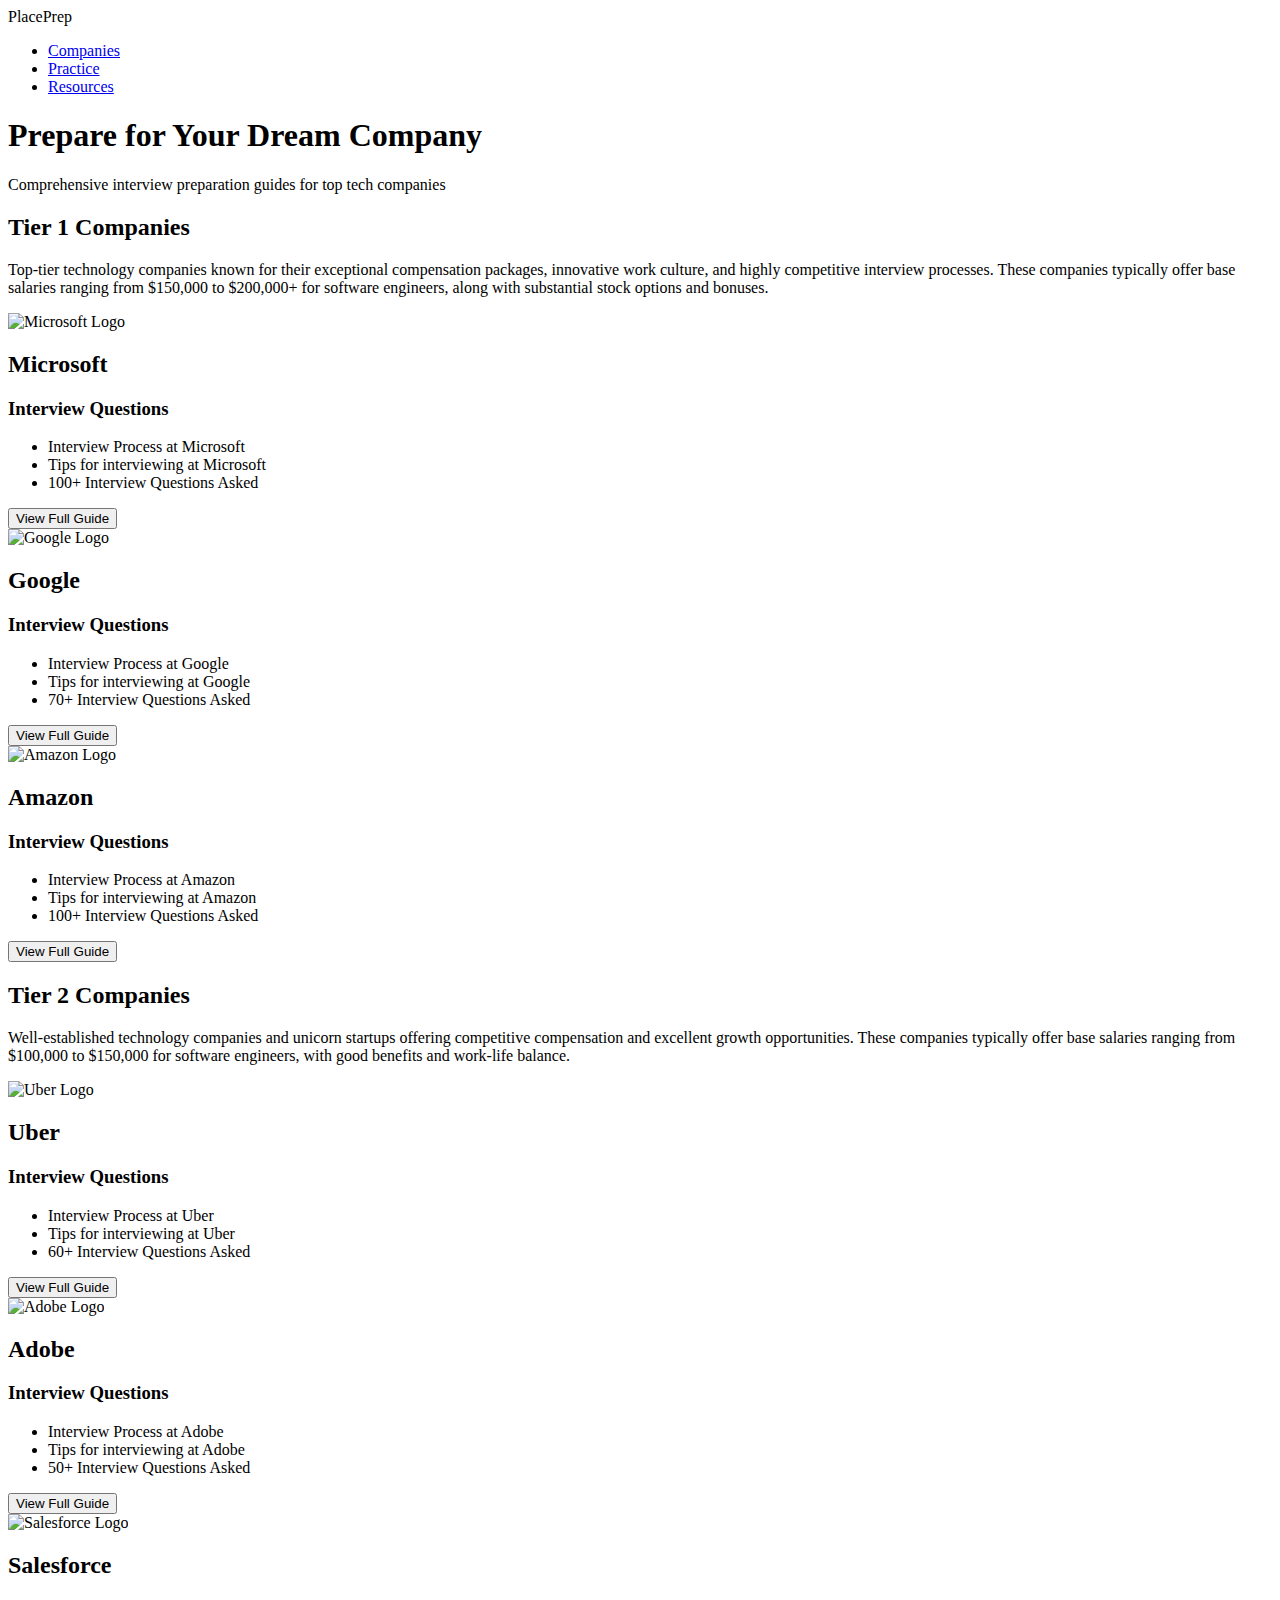
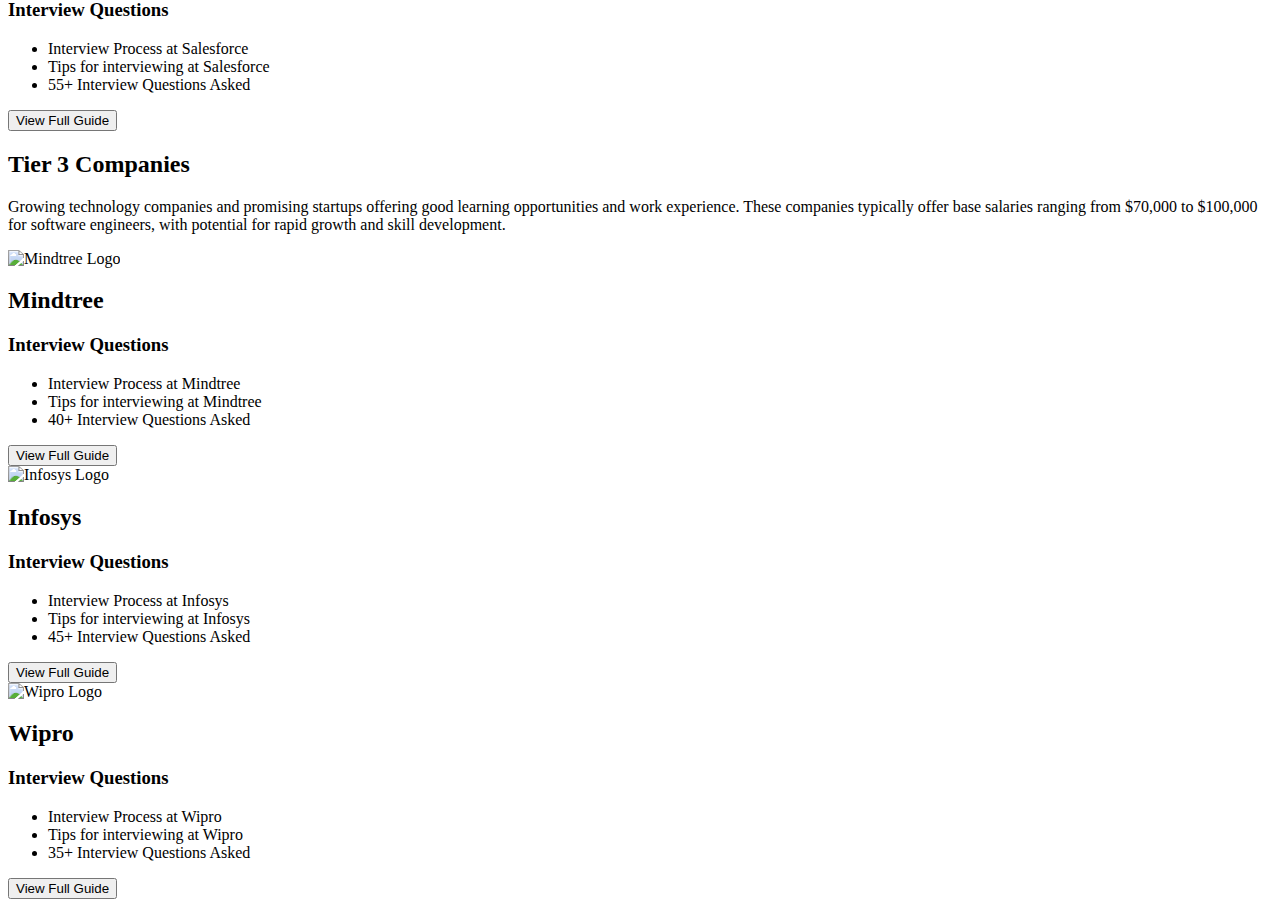
==== index.html @ 8be4992f "Update index.html" ====
<!-- <!DOCTYPE html>
<html lang="en">
<head>
    <meta charset="UTF-8">
    <meta name="viewport" content="width=device-width, initial-scale=1.0">
    <title>PlacePrep</title>
    <link rel="stylesheet" href="styles.css">
</head>
<body>
    <header>
        <nav>
            <div class="logo">PlacePrep</div>
            <ul>
                <li><a href="#" class="active">Companies</a></li>
                <li><a href="#">Practice</a></li>
                <li><a href="#">Resources</a></li>
            </ul>
        </nav>
    </header>

    <main>
        <h1>Prepare for Your Dream Company</h1>
        <p class="subtitle">Comprehensive interview preparation guides for top tech companies</p>

        <div class="companies-grid">
            <div class="company-card microsoft" onclick="location.href='microsoft.html'">
                <img src="https://mailmeteor.com/logos/assets/PNG/Microsoft_Logo_256px.png" alt="Microsoft Logo" class="company-logo">
                <h2>Microsoft</h2>
                <h3>Interview Questions</h3>
                <ul>
                    <li>Interview Process at Microsoft</li>
                    <li>Tips for interviewing at Microsoft</li>
                    <li>100+ Interview Questions Asked at Microsoft</li>
                </ul>
                <button class="view-guide-btn">View Full Guide</button>
            </div>

            <div class="company-card google">
                <img src="https://cdn1.iconfinder.com/data/icons/google-s-logo/150/Google_Icons-09-512.png" alt="Google Logo" class="company-logo">
                <h2>Google</h2>
                <h3>Interview Questions</h3>
                <ul>
                    <li>Interview Process at Google</li>
                    <li>Tips for interviewing at Google</li>
                    <li>70+ Interview Questions Asked at Google</li>
                </ul>
                <button class="view-guide-btn">View Full Guide</button>
            </div>

            <div class="company-card amazon">
                <img src="https://pngimg.com/uploads/amazon/amazon_PNG21.png" alt="Amazon Logo" class="company-logo">
                <h2>Amazon</h2>
                <h3>Interview Questions</h3>
                <ul>
                    <li>Interview Process at Amazon</li>
                    <li>Tips for interviewing at Amazon</li>
                    <li>100+ Interview Questions Asked at Amazon</li>
                </ul>
                <button class="view-guide-btn">View Full Guide</button>
            </div>
        </div>
    </main>

    <script src="script.js"></script>
</body>
</html> -->

<!DOCTYPE html>
<html lang="en">
<head>
    <meta charset="UTF-8">
    <meta name="viewport" content="width=device-width, initial-scale=1.0">
    <title>PlacePrep</title>
    <link rel="stylesheet" href="styles.css">
</head>
<body>
    <header>
        <nav>
            <div class="logo">PlacePrep</div>
            <ul>
                <li><a href="#" class="active">Companies</a></li>
                <li><a href="#">Practice</a></li>
                <li><a href="#">Resources</a></li>
            </ul>
        </nav>
    </header>

    <main>
        <h1>Prepare for Your Dream Company</h1>
        <p class="subtitle">Comprehensive interview preparation guides for top tech companies</p>

        <!-- Tier 1 Companies -->
        <section class="tier-section">
            <div class="tier-header">
                <h2>Tier 1 Companies</h2>
                <p class="tier-description">
                    Top-tier technology companies known for their exceptional compensation packages, innovative work culture, 
                    and highly competitive interview processes. These companies typically offer base salaries ranging from 
                    $150,000 to $200,000+ for software engineers, along with substantial stock options and bonuses.
                </p>
            </div>
            <div class="companies-grid">
                <div class="company-card microsoft" onclick="location.href='microsoft.html'">
                    <img src="https://mailmeteor.com/logos/assets/PNG/Microsoft_Logo_256px.png" alt="Microsoft Logo" class="company-logo">
                    <h2>Microsoft</h2>
                    <h3>Interview Questions</h3>
                    <ul>
                        <li>Interview Process at Microsoft</li>
                        <li>Tips for interviewing at Microsoft</li>
                        <li>100+ Interview Questions Asked</li>
                    </ul>
                    <button class="view-guide-btn">View Full Guide</button>
                </div>

                <div class="company-card google">
                    <img src="https://cdn1.iconfinder.com/data/icons/google-s-logo/150/Google_Icons-09-512.png" alt="Google Logo" class="company-logo">
                    <h2>Google</h2>
                    <h3>Interview Questions</h3>
                    <ul>
                        <li>Interview Process at Google</li>
                        <li>Tips for interviewing at Google</li>
                        <li>70+ Interview Questions Asked</li>
                    </ul>
                    <button class="view-guide-btn">View Full Guide</button>
                </div>

                <div class="company-card amazon">
                    <img src="https://pngimg.com/uploads/amazon/amazon_PNG21.png" alt="Amazon Logo" class="company-logo">
                    <h2>Amazon</h2>
                    <h3>Interview Questions</h3>
                    <ul>
                        <li>Interview Process at Amazon</li>
                        <li>Tips for interviewing at Amazon</li>
                        <li>100+ Interview Questions Asked</li>
                    </ul>
                    <button class="view-guide-btn">View Full Guide</button>
                </div>
            </div>
        </section>

        <!-- Tier 2 Companies -->
        <section class="tier-section">
            <div class="tier-header">
                <h2>Tier 2 Companies</h2>
                <p class="tier-description">
                    Well-established technology companies and unicorn startups offering competitive compensation and excellent 
                    growth opportunities. These companies typically offer base salaries ranging from $100,000 to $150,000 for 
                    software engineers, with good benefits and work-life balance.
                </p>
            </div>
            <div class="companies-grid">
                <div class="company-card uber">
                    <img src="https://hebbkx1anhila5yf.public.blob.vercel-storage.com/Screenshot%202025-02-01%20193243-cC5R6C9FwNOIf7yIJkaKpS2PdF0D34.png" alt="Uber Logo" class="company-logo">
                    <h2>Uber</h2>
                    <h3>Interview Questions</h3>
                    <ul>
                        <li>Interview Process at Uber</li>
                        <li>Tips for interviewing at Uber</li>
                        <li>60+ Interview Questions Asked</li>
                    </ul>
                    <button class="view-guide-btn">View Full Guide</button>
                </div>

                <div class="company-card adobe">
                    <img src="https://hebbkx1anhila5yf.public.blob.vercel-storage.com/Screenshot%202025-02-01%20193243-cC5R6C9FwNOIf7yIJkaKpS2PdF0D34.png" alt="Adobe Logo" class="company-logo">
                    <h2>Adobe</h2>
                    <h3>Interview Questions</h3>
                    <ul>
                        <li>Interview Process at Adobe</li>
                        <li>Tips for interviewing at Adobe</li>
                        <li>50+ Interview Questions Asked</li>
                    </ul>
                    <button class="view-guide-btn">View Full Guide</button>
                </div>

                <div class="company-card salesforce">
                    <img src="https://hebbkx1anhila5yf.public.blob.vercel-storage.com/Screenshot%202025-02-01%20193243-cC5R6C9FwNOIf7yIJkaKpS2PdF0D34.png" alt="Salesforce Logo" class="company-logo">
                    <h2>Salesforce</h2>
                    <h3>Interview Questions</h3>
                    <ul>
                        <li>Interview Process at Salesforce</li>
                        <li>Tips for interviewing at Salesforce</li>
                        <li>55+ Interview Questions Asked</li>
                    </ul>
                    <button class="view-guide-btn">View Full Guide</button>
                </div>
            </div>
        </section>

        <!-- Tier 3 Companies -->
        <section class="tier-section">
            <div class="tier-header">
                <h2>Tier 3 Companies</h2>
                <p class="tier-description">
                    Growing technology companies and promising startups offering good learning opportunities and work 
                    experience. These companies typically offer base salaries ranging from $70,000 to $100,000 for 
                    software engineers, with potential for rapid growth and skill development.
                </p>
            </div>
            <div class="companies-grid">
                <div class="company-card mindtree">
                    <img src="https://hebbkx1anhila5yf.public.blob.vercel-storage.com/Screenshot%202025-02-01%20193243-cC5R6C9FwNOIf7yIJkaKpS2PdF0D34.png" alt="Mindtree Logo" class="company-logo">
                    <h2>Mindtree</h2>
                    <h3>Interview Questions</h3>
                    <ul>
                        <li>Interview Process at Mindtree</li>
                        <li>Tips for interviewing at Mindtree</li>
                        <li>40+ Interview Questions Asked</li>
                    </ul>
                    <button class="view-guide-btn">View Full Guide</button>
                </div>

                <div class="company-card infosys">
                    <img src="https://hebbkx1anhila5yf.public.blob.vercel-storage.com/Screenshot%202025-02-01%20193243-cC5R6C9FwNOIf7yIJkaKpS2PdF0D34.png" alt="Infosys Logo" class="company-logo">
                    <h2>Infosys</h2>
                    <h3>Interview Questions</h3>
                    <ul>
                        <li>Interview Process at Infosys</li>
                        <li>Tips for interviewing at Infosys</li>
                        <li>45+ Interview Questions Asked</li>
                    </ul>
                    <button class="view-guide-btn">View Full Guide</button>
                </div>

                <div class="company-card wipro">
                    <img src="https://hebbkx1anhila5yf.public.blob.vercel-storage.com/Screenshot%202025-02-01%20193243-cC5R6C9FwNOIf7yIJkaKpS2PdF0D34.png" alt="Wipro Logo" class="company-logo">
                    <h2>Wipro</h2>
                    <h3>Interview Questions</h3>
                    <ul>
                        <li>Interview Process at Wipro</li>
                        <li>Tips for interviewing at Wipro</li>
                        <li>35+ Interview Questions Asked</li>
                    </ul>
                    <button class="view-guide-btn">View Full Guide</button>
                </div>
            </div>
        </section>
    </main>

    <script src="script.js"></script>
</body>
</html>
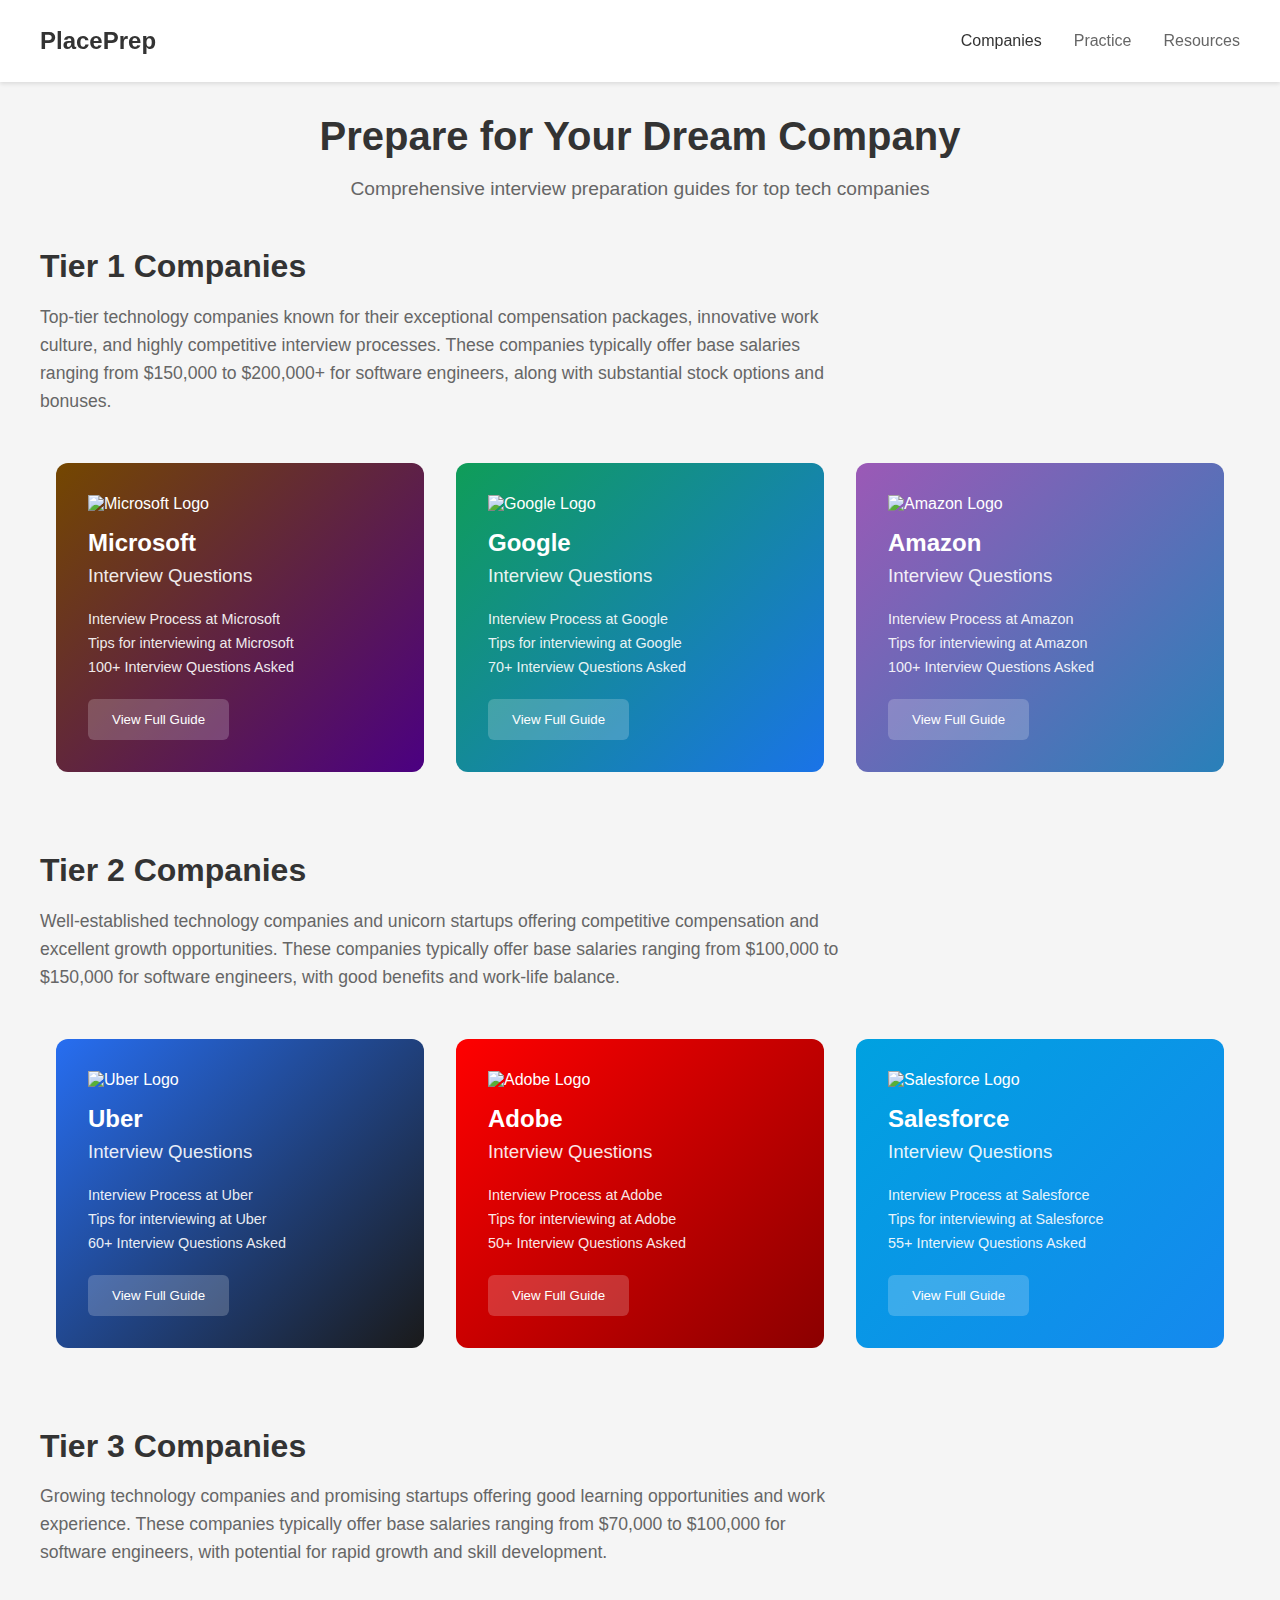
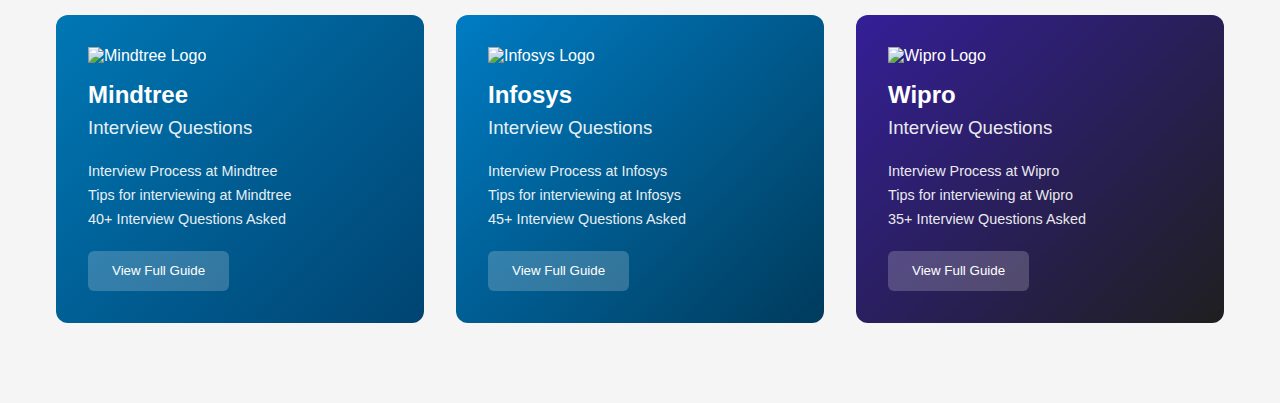
==== commit 0d23e338: "Update index.html" ====
--- a/index.html
+++ b/index.html
@@ -150,7 +150,7 @@
             </div>
             <div class="companies-grid">
                 <div class="company-card uber">
-                    <img src="https://hebbkx1anhila5yf.public.blob.vercel-storage.com/Screenshot%202025-02-01%20193243-cC5R6C9FwNOIf7yIJkaKpS2PdF0D34.png" alt="Uber Logo" class="company-logo">
+                    <img src="https://e7.pngegg.com/pngimages/631/1023/png-clipart-logo-brand-product-design-font-uber-logo-text-logo.png" alt="Uber Logo" class="company-logo">
                     <h2>Uber</h2>
                     <h3>Interview Questions</h3>
                     <ul>
@@ -162,7 +162,7 @@
                 </div>
 
                 <div class="company-card adobe">
-                    <img src="https://hebbkx1anhila5yf.public.blob.vercel-storage.com/Screenshot%202025-02-01%20193243-cC5R6C9FwNOIf7yIJkaKpS2PdF0D34.png" alt="Adobe Logo" class="company-logo">
+                    <img src="https://i.pinimg.com/736x/56/3a/a2/563aa2189ef92dc242a7db5b91078804.jpg" alt="Adobe Logo" class="company-logo" alt="Adobe Logo" class="company-logo">
                     <h2>Adobe</h2>
                     <h3>Interview Questions</h3>
                     <ul>
@@ -174,7 +174,7 @@
                 </div>
 
                 <div class="company-card salesforce">
-                    <img src="https://hebbkx1anhila5yf.public.blob.vercel-storage.com/Screenshot%202025-02-01%20193243-cC5R6C9FwNOIf7yIJkaKpS2PdF0D34.png" alt="Salesforce Logo" class="company-logo">
+                    <img src="https://seeklogo.com/images/S/salesforce-logo-273F95FE60-seeklogo.com.png" alt="Salesforce Logo" alt="Salesforce Logo" class="company-logo">
                     <h2>Salesforce</h2>
                     <h3>Interview Questions</h3>
                     <ul>
@@ -199,7 +199,7 @@
             </div>
             <div class="companies-grid">
                 <div class="company-card mindtree">
-                    <img src="https://hebbkx1anhila5yf.public.blob.vercel-storage.com/Screenshot%202025-02-01%20193243-cC5R6C9FwNOIf7yIJkaKpS2PdF0D34.png" alt="Mindtree Logo" class="company-logo">
+                    <img src="https://encrypted-tbn0.gstatic.com/images?q=tbn:ANd9GcQoZkDhSSxrECFVVaVz6AEZOAf7Pfar8MoPkg&s" alt="Mindtree Logo" class="company-logo">
                     <h2>Mindtree</h2>
                     <h3>Interview Questions</h3>
                     <ul>
@@ -211,7 +211,7 @@
                 </div>
 
                 <div class="company-card infosys">
-                    <img src="https://hebbkx1anhila5yf.public.blob.vercel-storage.com/Screenshot%202025-02-01%20193243-cC5R6C9FwNOIf7yIJkaKpS2PdF0D34.png" alt="Infosys Logo" class="company-logo">
+                    <img src="https://i.pinimg.com/736x/89/0c/25/890c250fe129488a586b1a99e8b68107.jpg" alt="Infosys Logo" class="company-logo">
                     <h2>Infosys</h2>
                     <h3>Interview Questions</h3>
                     <ul>
@@ -223,7 +223,7 @@
                 </div>
 
                 <div class="company-card wipro">
-                    <img src="https://hebbkx1anhila5yf.public.blob.vercel-storage.com/Screenshot%202025-02-01%20193243-cC5R6C9FwNOIf7yIJkaKpS2PdF0D34.png" alt="Wipro Logo" class="company-logo">
+                    <img src="https://www.wipro.com/content/dam/nexus/en/brand/images/secondary-logo-400x276.png" alt="Wipro Logo" class="company-logo">
                     <h2>Wipro</h2>
                     <h3>Interview Questions</h3>
                     <ul>
--- a/styles.css
+++ b/styles.css
@@ -0,0 +1,282 @@
+:root {
+    --microsoft-gradient: linear-gradient(135deg, #744700 0%, #4B0082 100%);
+    --google-gradient: linear-gradient(135deg, #0F9D58 0%, #1a73e8 100%);
+    --amazon-gradient: linear-gradient(135deg, #9B59B6 0%, #2980B9 100%);
+}
+
+body {
+    font-family: Arial, sans-serif;
+    margin: 0;
+    padding: 0;
+    background-color: #f5f5f5;
+}
+
+header {
+    background-color: white;
+    box-shadow: 0 2px 4px rgba(0,0,0,0.1);
+    position: sticky;
+    top: 0;
+    z-index: 100;
+}
+
+nav {
+    max-width: 1200px;
+    margin: 0 auto;
+    padding: 1rem;
+    display: flex;
+    justify-content: space-between;
+    align-items: center;
+}
+
+.logo {
+    font-size: 1.5rem;
+    font-weight: bold;
+    color: #333;
+}
+
+nav ul {
+    display: flex;
+    gap: 2rem;
+    list-style: none;
+}
+
+nav a {
+    text-decoration: none;
+    color: #666;
+    font-weight: 500;
+}
+
+nav a.active {
+    color: #333;
+}
+
+main {
+    max-width: 1200px;
+    margin: 2rem auto;
+    padding: 0 1rem;
+}
+
+h1 {
+    text-align: center;
+    color: #333;
+    font-size: 2.5rem;
+    margin-bottom: 1rem;
+}
+
+.subtitle {
+    text-align: center;
+    color: #666;
+    font-size: 1.2rem;
+    margin-bottom: 3rem;
+}
+
+.companies-grid {
+    display: grid;
+    grid-template-columns: repeat(auto-fit, minmax(300px, 1fr));
+    gap: 2rem;
+    padding: 1rem;
+}
+
+.tier-section {
+    margin-bottom: 4rem;
+}
+
+.tier-header {
+    margin-bottom: 2rem;
+    max-width: 800px;
+}
+
+.tier-header h2 {
+    font-size: 2rem;
+    color: #333;
+    margin-bottom: 1rem;
+}
+
+.tier-description {
+    color: #666;
+    line-height: 1.6;
+    font-size: 1.1rem;
+}
+
+.company-card {
+    background: white;
+    border-radius: 12px;
+    padding: 2rem;
+    color: white;
+    transition: transform 0.3s ease;
+    cursor: pointer;
+}
+
+.company-card:hover {
+    transform: translateY(-5px);
+}
+
+.microsoft { background: var(--microsoft-gradient); }
+.google { background: var(--google-gradient); }
+.amazon { background: var(--amazon-gradient); }
+.uber { background: linear-gradient(135deg, #276EF1 0%, #1A1A1A 100%); }
+.adobe { background: linear-gradient(135deg, #FF0000 0%, #8B0000 100%); }
+.salesforce { background: linear-gradient(135deg, #00A1E0 0%, #1589EE 100%); }
+.mindtree { background: linear-gradient(135deg, #0077B5 0%, #004471 100%); }
+.infosys { background: linear-gradient(135deg, #007CC3 0%, #003B5C 100%); }
+.wipro { background: linear-gradient(135deg, #341F97 0%, #1F1F1F 100%); }
+
+.company-logo {
+    width: 48px;
+    height: 48px;
+    margin-bottom: 1rem;
+}
+
+.company-card h2 {
+    margin: 0;
+    font-size: 1.5rem;
+}
+
+.company-card h3 {
+    margin: 0.5rem 0;
+    font-weight: normal;
+    opacity: 0.9;
+}
+
+.company-card ul {
+    list-style: none;
+    padding: 0;
+    margin: 1.5rem 0;
+}
+
+.company-card li {
+    margin-bottom: 0.5rem;
+    font-size: 0.9rem;
+    opacity: 0.9;
+}
+
+.view-guide-btn {
+    background: rgba(255,255,255,0.2);
+    border: none;
+    color: white;
+    padding: 0.8rem 1.5rem;
+    border-radius: 6px;
+    cursor: pointer;
+    font-weight: 500;
+    transition: background 0.3s ease;
+}
+
+.view-guide-btn:hover {
+    background: rgba(255,255,255,0.3);
+}
+
+/* Company Detail Page Styles */
+.company-detail-container {
+    display: flex;
+    max-width: 1200px;
+    margin: 2rem auto;
+    gap: 2rem;
+    padding: 0 1rem;
+}
+
+.sidebar {
+    width: 280px;
+    background: white;
+    border-radius: 12px;
+    padding: 1.5rem;
+    height: fit-content;
+    position: sticky;
+    top: 100px;
+}
+
+.sidebar-section {
+    margin-bottom: 2rem;
+}
+
+.sidebar-title {
+    font-size: 1rem;
+    color: #333;
+    margin-bottom: 1rem;
+}
+
+.sidebar ul {
+    list-style: none;
+    padding: 0;
+}
+
+.sidebar a {
+    text-decoration: none;
+    color: #666;
+    display: block;
+    padding: 0.5rem 0;
+}
+
+.content {
+    flex: 1;
+    background: white;
+    border-radius: 12px;
+    padding: 2rem;
+}
+
+.content-section {
+    margin-bottom: 3rem;
+}
+
+.process-step {
+    margin-bottom: 2rem;
+}
+
+.problem-card {
+    border: 1px solid #eee;
+    border-radius: 8px;
+    padding: 1.5rem;
+    margin-bottom: 1rem;
+}
+
+.problem-info {
+    display: flex;
+    justify-content: space-between;
+    margin-bottom: 1rem;
+}
+
+.difficulty {
+    padding: 0.25rem 0.75rem;
+    border-radius: 12px;
+    font-size: 0.8rem;
+}
+
+.easy { background: #e1f5e1; color: #0F9D58; }
+
+.time {
+    color: #666;
+    font-size: 0.9rem;
+}
+
+.tags {
+    display: flex;
+    gap: 0.5rem;
+    margin: 1rem 0;
+}
+
+.tag {
+    background: #f5f5f5;
+    padding: 0.25rem 0.75rem;
+    border-radius: 12px;
+    font-size: 0.8rem;
+    color: #666;
+}
+
+.solve-btn {
+    background: #1a73e8;
+    color: white;
+    border: none;
+    padding: 0.5rem 1rem;
+    border-radius: 6px;
+    cursor: pointer;
+}
+
+@media (max-width: 768px) {
+    .company-detail-container {
+        flex-direction: column;
+    }
+
+    .sidebar {
+        width: auto;
+        position: static;
+    }
+}
--- a/styles.css
+++ b/styles.css
@@ -0,0 +1,282 @@
+:root {
+    --microsoft-gradient: linear-gradient(135deg, #744700 0%, #4B0082 100%);
+    --google-gradient: linear-gradient(135deg, #0F9D58 0%, #1a73e8 100%);
+    --amazon-gradient: linear-gradient(135deg, #9B59B6 0%, #2980B9 100%);
+}
+
+body {
+    font-family: Arial, sans-serif;
+    margin: 0;
+    padding: 0;
+    background-color: #f5f5f5;
+}
+
+header {
+    background-color: white;
+    box-shadow: 0 2px 4px rgba(0,0,0,0.1);
+    position: sticky;
+    top: 0;
+    z-index: 100;
+}
+
+nav {
+    max-width: 1200px;
+    margin: 0 auto;
+    padding: 1rem;
+    display: flex;
+    justify-content: space-between;
+    align-items: center;
+}
+
+.logo {
+    font-size: 1.5rem;
+    font-weight: bold;
+    color: #333;
+}
+
+nav ul {
+    display: flex;
+    gap: 2rem;
+    list-style: none;
+}
+
+nav a {
+    text-decoration: none;
+    color: #666;
+    font-weight: 500;
+}
+
+nav a.active {
+    color: #333;
+}
+
+main {
+    max-width: 1200px;
+    margin: 2rem auto;
+    padding: 0 1rem;
+}
+
+h1 {
+    text-align: center;
+    color: #333;
+    font-size: 2.5rem;
+    margin-bottom: 1rem;
+}
+
+.subtitle {
+    text-align: center;
+    color: #666;
+    font-size: 1.2rem;
+    margin-bottom: 3rem;
+}
+
+.companies-grid {
+    display: grid;
+    grid-template-columns: repeat(auto-fit, minmax(300px, 1fr));
+    gap: 2rem;
+    padding: 1rem;
+}
+
+.tier-section {
+    margin-bottom: 4rem;
+}
+
+.tier-header {
+    margin-bottom: 2rem;
+    max-width: 800px;
+}
+
+.tier-header h2 {
+    font-size: 2rem;
+    color: #333;
+    margin-bottom: 1rem;
+}
+
+.tier-description {
+    color: #666;
+    line-height: 1.6;
+    font-size: 1.1rem;
+}
+
+.company-card {
+    background: white;
+    border-radius: 12px;
+    padding: 2rem;
+    color: white;
+    transition: transform 0.3s ease;
+    cursor: pointer;
+}
+
+.company-card:hover {
+    transform: translateY(-5px);
+}
+
+.microsoft { background: var(--microsoft-gradient); }
+.google { background: var(--google-gradient); }
+.amazon { background: var(--amazon-gradient); }
+.uber { background: linear-gradient(135deg, #276EF1 0%, #1A1A1A 100%); }
+.adobe { background: linear-gradient(135deg, #FF0000 0%, #8B0000 100%); }
+.salesforce { background: linear-gradient(135deg, #00A1E0 0%, #1589EE 100%); }
+.mindtree { background: linear-gradient(135deg, #0077B5 0%, #004471 100%); }
+.infosys { background: linear-gradient(135deg, #007CC3 0%, #003B5C 100%); }
+.wipro { background: linear-gradient(135deg, #341F97 0%, #1F1F1F 100%); }
+
+.company-logo {
+    width: 48px;
+    height: 48px;
+    margin-bottom: 1rem;
+}
+
+.company-card h2 {
+    margin: 0;
+    font-size: 1.5rem;
+}
+
+.company-card h3 {
+    margin: 0.5rem 0;
+    font-weight: normal;
+    opacity: 0.9;
+}
+
+.company-card ul {
+    list-style: none;
+    padding: 0;
+    margin: 1.5rem 0;
+}
+
+.company-card li {
+    margin-bottom: 0.5rem;
+    font-size: 0.9rem;
+    opacity: 0.9;
+}
+
+.view-guide-btn {
+    background: rgba(255,255,255,0.2);
+    border: none;
+    color: white;
+    padding: 0.8rem 1.5rem;
+    border-radius: 6px;
+    cursor: pointer;
+    font-weight: 500;
+    transition: background 0.3s ease;
+}
+
+.view-guide-btn:hover {
+    background: rgba(255,255,255,0.3);
+}
+
+/* Company Detail Page Styles */
+.company-detail-container {
+    display: flex;
+    max-width: 1200px;
+    margin: 2rem auto;
+    gap: 2rem;
+    padding: 0 1rem;
+}
+
+.sidebar {
+    width: 280px;
+    background: white;
+    border-radius: 12px;
+    padding: 1.5rem;
+    height: fit-content;
+    position: sticky;
+    top: 100px;
+}
+
+.sidebar-section {
+    margin-bottom: 2rem;
+}
+
+.sidebar-title {
+    font-size: 1rem;
+    color: #333;
+    margin-bottom: 1rem;
+}
+
+.sidebar ul {
+    list-style: none;
+    padding: 0;
+}
+
+.sidebar a {
+    text-decoration: none;
+    color: #666;
+    display: block;
+    padding: 0.5rem 0;
+}
+
+.content {
+    flex: 1;
+    background: white;
+    border-radius: 12px;
+    padding: 2rem;
+}
+
+.content-section {
+    margin-bottom: 3rem;
+}
+
+.process-step {
+    margin-bottom: 2rem;
+}
+
+.problem-card {
+    border: 1px solid #eee;
+    border-radius: 8px;
+    padding: 1.5rem;
+    margin-bottom: 1rem;
+}
+
+.problem-info {
+    display: flex;
+    justify-content: space-between;
+    margin-bottom: 1rem;
+}
+
+.difficulty {
+    padding: 0.25rem 0.75rem;
+    border-radius: 12px;
+    font-size: 0.8rem;
+}
+
+.easy { background: #e1f5e1; color: #0F9D58; }
+
+.time {
+    color: #666;
+    font-size: 0.9rem;
+}
+
+.tags {
+    display: flex;
+    gap: 0.5rem;
+    margin: 1rem 0;
+}
+
+.tag {
+    background: #f5f5f5;
+    padding: 0.25rem 0.75rem;
+    border-radius: 12px;
+    font-size: 0.8rem;
+    color: #666;
+}
+
+.solve-btn {
+    background: #1a73e8;
+    color: white;
+    border: none;
+    padding: 0.5rem 1rem;
+    border-radius: 6px;
+    cursor: pointer;
+}
+
+@media (max-width: 768px) {
+    .company-detail-container {
+        flex-direction: column;
+    }
+
+    .sidebar {
+        width: auto;
+        position: static;
+    }
+}
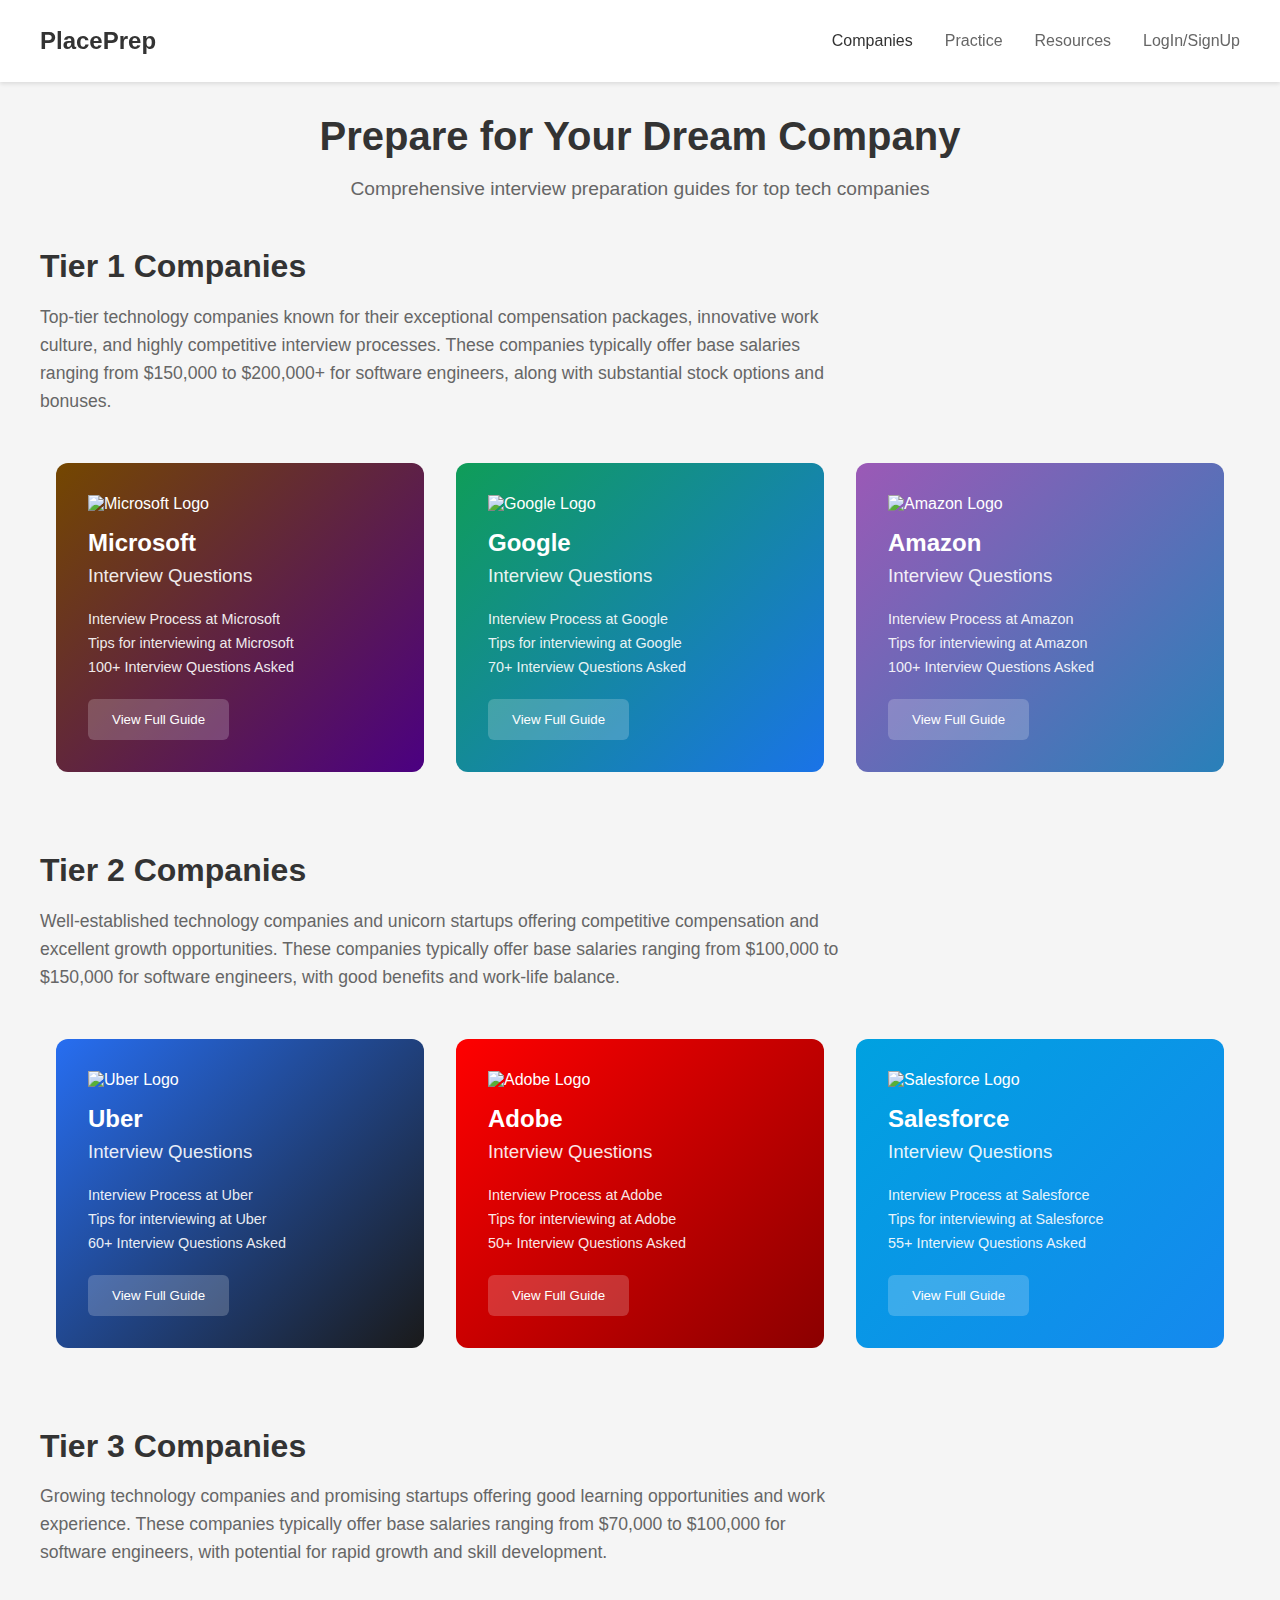
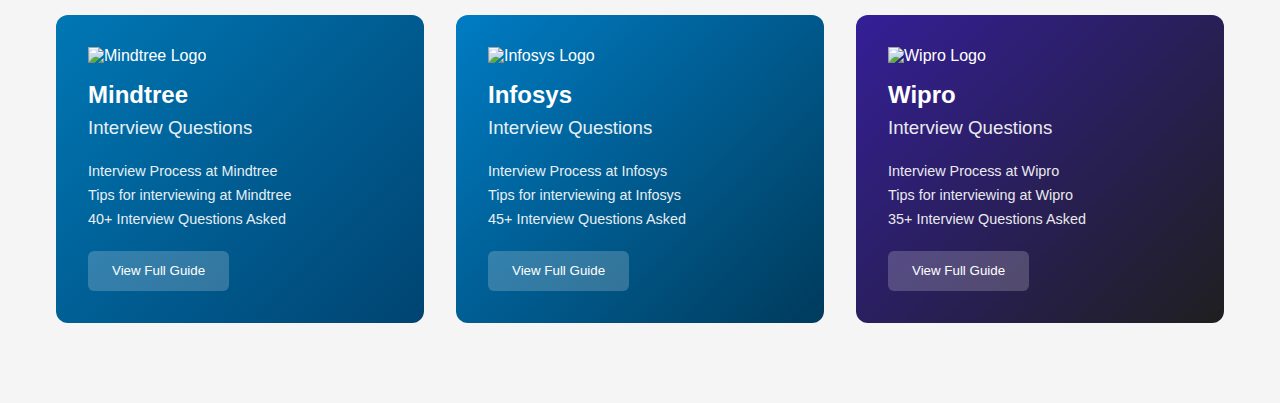
==== commit d6942dbc: "Update index.html" ====
--- a/index.html
+++ b/index.html
@@ -81,6 +81,8 @@
                 <li><a href="#" class="active">Companies</a></li>
                 <li><a href="#">Practice</a></li>
                 <li><a href="#">Resources</a></li>
+                <li><a href="#">LogIn/SignUp</a></li>
+
             </ul>
         </nav>
     </header>
